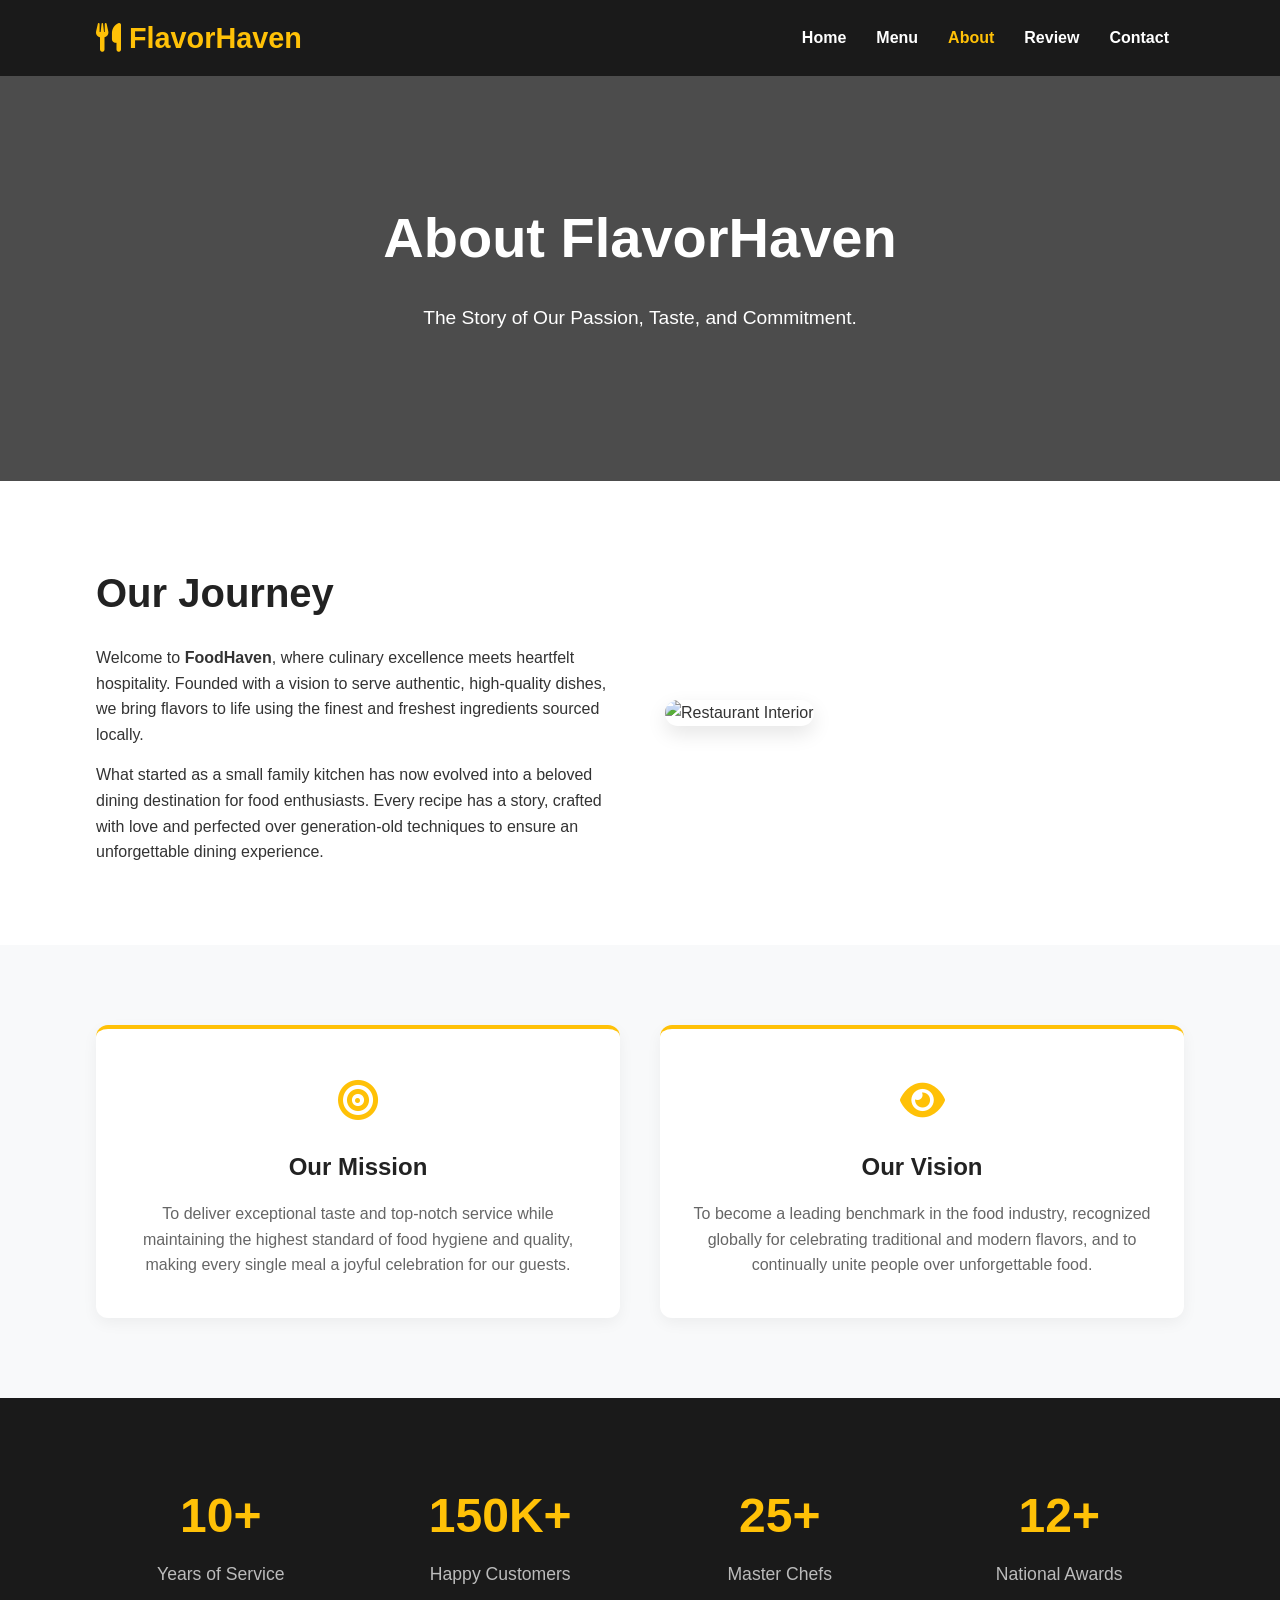
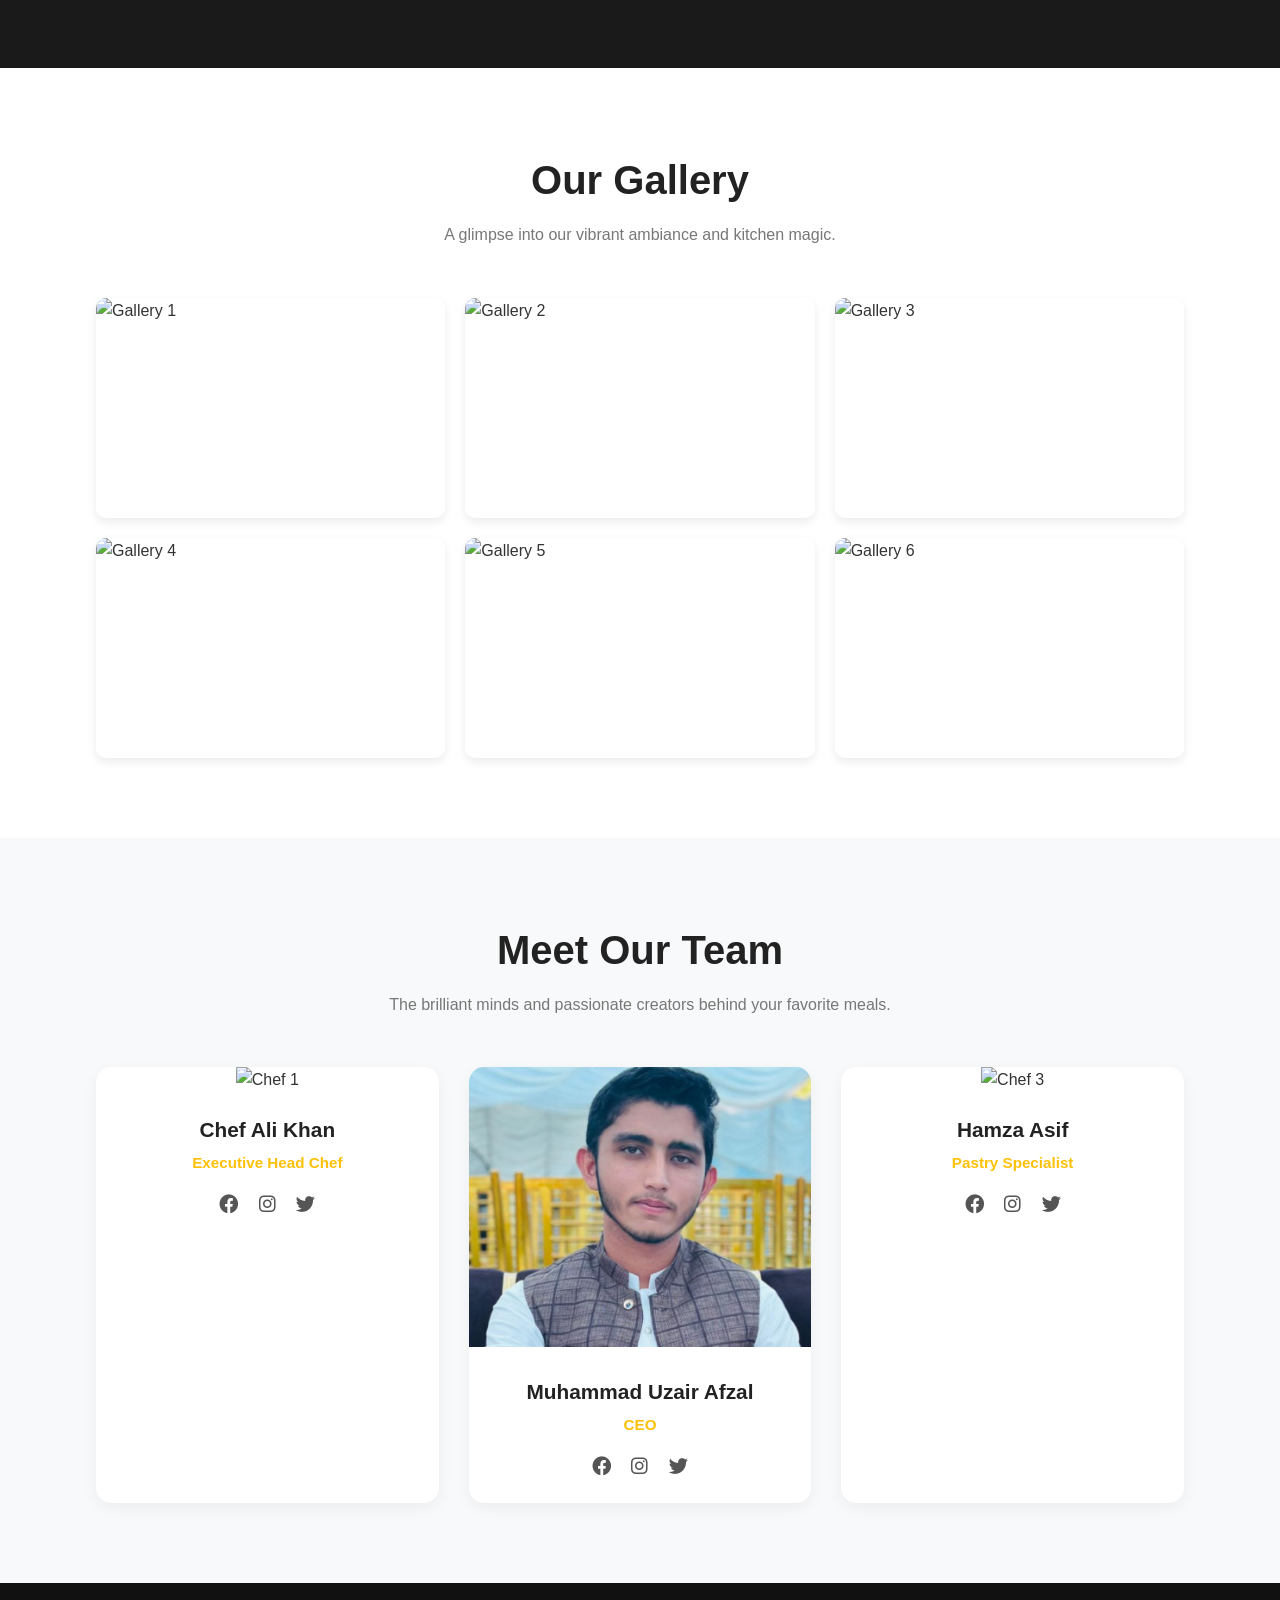
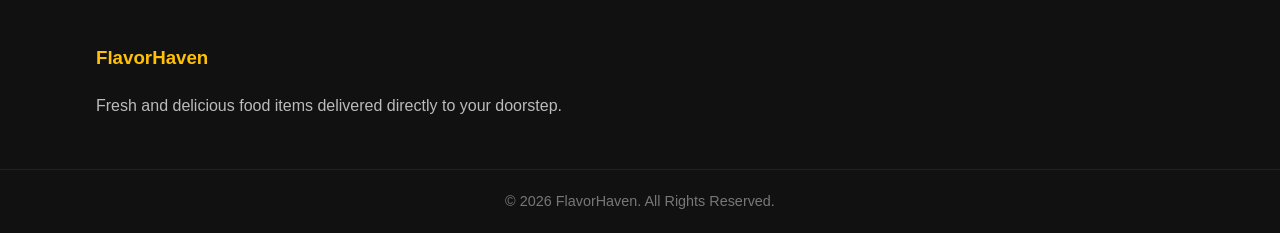
==== about.html @ c0eb7c5e "Added layout and static elements for About page" ====
<!DOCTYPE html>
<html lang="en">
<head>
    <meta charset="UTF-8">
    <meta name="viewport" content="width=device-width, initial-scale=1.0">
    <title>About Us - FoodHaven</title>
    <link rel="stylesheet" href="https://cdnjs.cloudflare.com/ajax/libs/font-awesome/6.0.0/css/all.min.css">
    <link rel="stylesheet" href="style.css">
</head>
<body>

    <nav class="navbar">
        <div class="nav-container">
            <a href="index.html" class="logo">
                <i class="fa-solid fa-utensils"></i> FlavorHaven
            </a>
            </a>
            <ul class="nav-links">
                <li><a href="index.html">Home</a></li>
                <li><a href="menu.html">Menu</a></li>
                <li><a href="about.html" class="active">About</a></li>
                <li><a href="review.html">Review</a></li>
                <li><a href="contact.html">Contact</a></li>
            </ul>
        </div>
    </nav>

    <header class="about-hero">
        <div class="hero-content">
            <h1>About FlavorHaven</h1>
            <p>The Story of Our Passion, Taste, and Commitment.</p>
        </div>
    </header>

    <section class="container section">
        <div class="story-wrapper">
            <div class="story-text">
                <div class="section-header" style="text-align: left; margin-bottom: 20px;">
                    <h2>Our Journey</h2>
                </div>
                <p>Welcome to <strong>FoodHaven</strong>, where culinary excellence meets heartfelt hospitality. Founded with a vision to serve authentic, high-quality dishes, we bring flavors to life using the finest and freshest ingredients sourced locally.</p>
                <p style="margin-top: 15px;">What started as a small family kitchen has now evolved into a beloved dining destination for food enthusiasts. Every recipe has a story, crafted with love and perfected over generation-old techniques to ensure an unforgettable dining experience.</p>
            </div>
            <div class="story-img">
                <img src="https://images.unsplash.com/photo-1552566626-52f8b828add9?q=80&w=600" alt="Restaurant Interior">
            </div>
        </div>
    </section>

    <section class="bg-light section">
        <div class="container mv-grid">
            <div class="mv-box">
                <div class="icon-box"><i class="fas fa-bullseye"></i></div>
                <h3>Our Mission</h3>
                <p>To deliver exceptional taste and top-notch service while maintaining the highest standard of food hygiene and quality, making every single meal a joyful celebration for our guests.</p>
            </div>
            <div class="mv-box">
                <div class="icon-box"><i class="fas fa-eye"></i></div>
                <h3>Our Vision</h3>
                <p>To become a leading benchmark in the food industry, recognized globally for celebrating traditional and modern flavors, and to continually unite people over unforgettable food.</p>
            </div>
        </div>
    </section>

    <section class="stats-section section">
        <div class="container stats-grid">
            <div class="stat-card">
                <h2>10+</h2>
                <p>Years of Service</p>
            </div>
            <div class="stat-card">
                <h2>150K+</h2>
                <p>Happy Customers</p>
            </div>
            <div class="stat-card">
                <h2>25+</h2>
                <p>Master Chefs</p>
            </div>
            <div class="stat-card">
                <h2>12+</h2>
                <p>National Awards</p>
            </div>
        </div>
    </section>

    <section class="container section">
        <div class="section-header">
            <h2>Our Gallery</h2>
            <p>A glimpse into our vibrant ambiance and kitchen magic.</p>
        </div>
        <div class="gallery-grid">
            <div class="gallery-item"><img src="https://images.unsplash.com/photo-1517248135467-4c7edcad34c4?q=80&w=400" alt="Gallery 1"></div>
            <div class="gallery-item"><img src="https://images.unsplash.com/photo-1555396273-367ea4eb4db5?q=80&w=400" alt="Gallery 2"></div>
            <div class="gallery-item"><img src="https://images.unsplash.com/photo-1414235077428-338989a2e8c0?q=80&w=400" alt="Gallery 3"></div>
            <div class="gallery-item"><img src="https://images.unsplash.com/photo-1544025162-d76694265947?q=80&w=400" alt="Gallery 4"></div>
            <div class="gallery-item"><img src="https://images.unsplash.com/photo-1559339352-11d035aa65de?q=80&w=400" alt="Gallery 5"></div>
            <div class="gallery-item"><img src="https://images.unsplash.com/photo-1600891964599-f61ba0e24092?q=80&w=400" alt="Gallery 6"></div>
        </div>
    </section>

    <section class="bg-light section">
        <div class="container">
            <div class="section-header">
                <h2>Meet Our Team</h2>
                <p>The brilliant minds and passionate creators behind your favorite meals.</p>
            </div>
            <div class="team-grid">
                <div class="team-card">
                    <img src="https://images.unsplash.com/photo-1577219491135-ce391730fb2c?q=80&w=300" alt="Chef 1">
                    <div class="team-info">
                        <h3>Chef Ali Khan</h3>
                        <p class="role">Executive Head Chef</p>
                        <div class="team-socials">
                            <a href="#"><i class="fab fa-facebook"></i></a>
                            <a href="#"><i class="fab fa-instagram"></i></a>
                            <a href="#"><i class="fab fa-twitter"></i></a>
                        </div>
                    </div>
                </div>
                <div class="team-card">
                    <img src="Images/Screenshot 2026-06-20 205055.png"style="height:280px;" alt="Chef 2">
                    <div class="team-info">
                        <h3>Muhammad Uzair Afzal</h3>
                        <p class="role">CEO</p>
                        <div class="team-socials">
                            <a href="#"><i class="fab fa-facebook"></i></a>
                            <a href="#"><i class="fab fa-instagram"></i></a>
                            <a href="#"><i class="fab fa-twitter"></i></a>
                        </div>
                    </div>
                </div>
                <div class="team-card">
                    <img src="https://images.unsplash.com/photo-1595273670150-bd0c3c392e46?q=80&w=300" alt="Chef 3">
                    <div class="team-info">
                        <h3>Hamza Asif</h3>
                        <p class="role">Pastry Specialist</p>
                        <div class="team-socials">
                            <a href="#"><i class="fab fa-facebook"></i></a>
                            <a href="#"><i class="fab fa-instagram"></i></a>
                            <a href="#"><i class="fab fa-twitter"></i></a>
                        </div>
                    </div>
                </div>
            </div>
        </div>
    </section>

    <footer>
        <div class="footer-container">
            <div class="footer-box">
                <h3>FlavorHaven</h3>
                <p>Fresh and delicious food items delivered directly to your doorstep.</p>
            </div>
        </div>
        <div class="footer-bottom">
            <p>&copy; 2026 FlavorHaven. All Rights Reserved.</p>
        </div>
    </footer>

</body>
</html>
---- style.css ----
* {
    margin: 0;
    padding: 0;
    box-sizing: border-box;
    font-family: 'Segoe UI', Tahoma, Geneva, Verdana, sans-serif;
}

html {
    scroll-behavior: smooth;
}

body {
    color: #333;
    line-height: 1.6;
}

.container {
    width: 85%;
    max-width: 1200px;
    margin: 0 auto;
}

.section {
    padding: 80px 0;
}

.bg-light {
    background-color: #f8f9fa;
}

.text-center {
    text-center: center;
}

.section-header {
    text-align: center;
    margin-bottom: 50px;
}

.section-header h2 {
    font-size: 2.5rem;
    color: #222;
    margin-bottom: 10px;
}

.section-header p {
    color: #777;
}

.navbar {
    background-color: #1a1a1a;
    position: sticky;
    top: 0;
    z-index: 1000;
    padding: 15px 0;
}

.nav-container {
    display: flex;
    justify-content: space-between;
    align-items: center;
    width: 85%;
    max-width: 1200px;
    margin: 0 auto;
}

.navbar .logo {
    color: #ffc107;
    font-size: 1.8rem;
    font-weight: bold;
    text-decoration: none;
}

.nav-links {
    display: flex;
    list-style: none;
}

.nav-links li a {
    color: #fff;
    text-decoration: none;
    padding: 8px 15px;
    font-weight: 600;
    transition: color 0.3s ease;
}

.nav-links li a:hover, 
.nav-links li a.active {
    color: #ffc107;
}



#typewriter {
    font-size: 3.5rem;
    margin-bottom: 20px;
    font-weight: 800;
    white-space: normal;
    padding-right: 5px;
    display: inline-block;

}


.menu-hero {
    background: linear-gradient(rgba(0, 0, 0, 0.6), rgba(0, 0, 0, 0.6)), url('https://images.unsplash.com/photo-1504674900247-0877df9cc836?q=80&w=1200') no-repeat center center/cover;
    height: 40vh;
    display: flex;
    justify-content: center;
    align-items: center;
    text-align: center;
    color: #fff;
}

.menu-hero h1 {
    font-size: 3rem;
    font-weight: 800;
    margin-bottom: 10px;
}


.menu-toggle {
    display: none;
    cursor: pointer;
}

.menu-toggle .bar {
    display: block;
    width: 25px;
    height: 3px;
    margin: 5px auto;
    background-color: #fff;
    transition: all 0.3s ease-in-out;
}

.menu-controls {
    margin: 40px auto 20px auto;
    display: flex;
    flex-direction: column;
    align-items: center;
    gap: 20px;
}

.search-box {
    position: relative;
    width: 100%;
    max-width: 400px;
}

.search-box i {
    position: absolute;
    left: 15px;
    top: 50%;
    transform: translateY(-50%);
    color: #777;
}

.search-box input {
    width: 100%;
    padding: 12px 15px 12px 45px;
    border: 2px solid #ddd;
    border-radius: 30px;
    outline: none;
    font-size: 16px;
    transition: border-color 0.3s;
}

.search-box input:focus {
    border-color: #ffc107; 
}

.filter-buttons {
    display: flex;
    flex-wrap: wrap;
    justify-content: center;
    gap: 10px;
}

.filter-btn {
    padding: 8px 20px;
    border: 2px solid #333;
    background: transparent;
    color: #333;
    font-weight: bold;
    border-radius: 20px;
    cursor: pointer;
    transition: all 0.3s ease;
}

.filter-btn:hover, 
.filter-btn.active {
    background: #ffc107; 
    border-color: #ffc107;
    color: #1a1a1a;
}

.no-items {
    text-align: center;
    padding: 40px 0;
    color: #777;
    width: 100%;
    grid-column: 1 / -1; 
}

.no-items i {
    font-size: 3rem;
    margin-bottom: 10px;
    color: #ccc;
    display: block;
}

.hidden {
    display: none !important;
}

.about-hero {
    background: linear-gradient(rgba(0, 0, 0, 0.7), rgba(0, 0, 0, 0.7)), url('https://images.unsplash.com/photo-1414235077428-338989a2e8c0?q=80&w=1200') no-repeat center center/cover;
    height: 45vh;
    display: flex;
    justify-content: center;
    align-items: center;
    text-align: center;
    color: #fff;
}

.about-hero h1 {
    font-size: 3.5rem;
    font-weight: 800;
    margin-bottom: 10px;
}


.story-wrapper {
    display: flex;
    align-items: center;
    gap: 50px;
    flex-wrap: wrap;
}

.story-text {
    flex: 1;
    min-width: 300px;
}

.story-img {
    flex: 1;
    min-width: 300px;
}

.story-img img {
    width: 100%;
    border-radius: 15px;
    box-shadow: 0 8px 20px rgba(0,0,0,0.1);
}


.mv-grid {
    display: flex;
    gap: 40px;
    flex-wrap: wrap;
}

.mv-box {
    flex: 1;
    min-width: 280px;
    background: #fff;
    padding: 40px 30px;
    border-radius: 12px;
    text-align: center;
    box-shadow: 0 5px 15px rgba(0,0,0,0.05);
    border-top: 4px solid #ffc107; 
}

.mv-box .icon-box {
    font-size: 2.5rem;
    color: #ffc107;
    margin-bottom: 15px;
}

.mv-box h3 {
    font-size: 1.5rem;
    margin-bottom: 15px;
    color: #222;
}

.mv-box p {
    color: #666;
}

.stats-section {
    background-color: #1a1a1a;
    text-align: center;
}

.stats-grid {
    display: grid;
    grid-template-columns: repeat(auto-fit, minmax(200px, 1fr));
    gap: 30px;
}

.stat-card h2 {
    font-size: 3rem;
    color: #ffc107;
    font-weight: 800;
    margin-bottom: 5px;
}

.stat-card p {
    color: #bbb;
    font-size: 1.1rem;
}


.gallery-grid {
    display: grid;
    grid-template-columns: repeat(auto-fit, minmax(280px, 1fr));
    gap: 20px;
}

.gallery-item {
    overflow: hidden;
    border-radius: 10px;
    box-shadow: 0 4px 10px rgba(0,0,0,0.08);
    height: 220px;
}

.gallery-item img {
    width: 100%;
    height: 100%;
    object-fit: cover;
    transition: transform 0.5s ease;
}

.gallery-item:hover img {
    transform: scale(1.1); 
}


.team-grid {
    display: grid;
    grid-template-columns: repeat(auto-fit, minmax(280px, 1fr));
    gap: 30px;
}

.team-card {
    background: #fff;
    border-radius: 15px;
    overflow: hidden;
    box-shadow: 0 5px 15px rgba(0,0,0,0.05);
    text-align: center;
    transition: transform 0.3s ease;
}

.team-card:hover {
    transform: translateY(-5px);
}

.team-card img {
    width: 100%;
    height: 280px;
    object-fit: cover;
}

.team-info {
    padding: 20px;
}

.team-info h3 {
    font-size: 1.3rem;
    margin-bottom: 5px;
    color: #222;
}

.team-info .role {
    color: #ffc107;
    font-weight: 600;
    font-size: 0.95rem;
    margin-bottom: 15px;
}

.team-socials a {
    color: #555;
    font-size: 1.2rem;
    margin: 0 8px;
    transition: color 0.3s;
}

.team-socials a:hover {
    color: #ffc107;
}
.hero-section {
    background: linear-gradient(rgba(0, 0, 0, 0.6), rgba(0, 0, 0, 0.6)), url('https://images.unsplash.com/photo-1517248135467-4c7edcad34c4?q=80&w=1200') no-repeat center center/cover;
    height: 85vh;
    display: flex;
    justify-content: center;
    align-items: center;
    text-align: center;
    color: #fff;
}

.hero-content h1 {
    font-size: 3.5rem;
    margin-bottom: 20px;
    font-weight: 800;
}

.hero-content p {
    font-size: 1.2rem;
    margin-bottom: 30px;
    max-width: 600px;
    margin-left: auto;
    margin-right: auto;
}

.cta-btn {
    display: inline-block;
    background-color: #ffc107;
    color: #1a1a1a;
    padding: 12px 30px;
    text-decoration: none;
    font-weight: bold;
    border-radius: 30px;
    transition: background 0.3s ease;
}

.cta-btn:hover {
    background-color: #e0a800;
}

.dishes-grid {
    display: grid;
    grid-template-columns: repeat(auto-fit, minmax(300px, 1fr));
    gap: 30px;
}

.dish-card {
    background: #fff;
    border-radius: 15px;
    overflow: hidden;
    box-shadow: 0 5px 15px rgba(0,0,0,0.05);
    transition: transform 0.3s ease;
}

.dish-card:hover {
    transform: translateY(-5px);
}

.dish-img img {
    width: 100%;
    height: 220px;
    object-fit: cover;
}

.dish-info {
    padding: 20px;
}

.dish-info h3 {
    margin-bottom: 10px;
    font-size: 1.4rem;
}

.dish-info p {
    color: #666;
    font-size: 0.95rem;
    margin-bottom: 20px;
}

.dish-footer {
    display: flex;
    justify-content: space-between;
    align-items: center;
}

.dish-footer .price {
    font-size: 1.3rem;
    font-weight: bold;
    color: #e67e22;
}

.order-btn {
    background: transparent;
    border: 2px solid #333;
    padding: 8px 18px;
    border-radius: 20px;
    font-weight: bold;
    cursor: pointer;
    transition: all 0.3s ease;
}

.order-btn:hover {
    background: #333;
    color: #fff;
}

.features-grid {
    display: grid;
    grid-template-columns: repeat(auto-fit, minmax(250px, 1fr));
    gap: 40px;
}

.feature-box {
    padding: 20px;
}

.feature-box .icon {
    font-size: 3rem;
    color: #ffc107;
    margin-bottom: 20px;
}

.feature-box h3 {
    margin-bottom: 12px;
}

.feature-box p {
    color: #666;
}

.testimonials-grid {
    display: grid;
    grid-template-columns: repeat(auto-fit, minmax(280px, 1fr));
    gap: 30px;
}

.testimonial-card {
    background: #fff;
    padding: 30px;
    border-radius: 10px;
    box-shadow: 0 5px 15px rgba(0,0,0,0.05);
}

.testimonial-card .review {
    font-style: italic;
    color: #555;
    margin-bottom: 20px;
}

.testimonial-card .client-name {
    color: #ffc107;
    margin-bottom: 20px;
}

.testimonial-card .client-role {
    font-size: 0.85rem;
    color: #999;
}
footer {
    background: #111;
    color: #fff;
    padding: 60px 0 20px 0;
}

.footer-container {
    display: flex;
    flex-wrap: wrap;
    justify-content: space-between;
    width: 85%;
    max-width: 1200px;
    margin: 0 auto;
    gap: 30px;
}

.footer-box {
    flex: 1;
    min-width: 250px;
}

.footer-box h3 {
    color: #ffc107;
    margin-bottom: 20px;
}

.footer-box p {
    color: #bbb;
    margin-bottom: 10px;
}

.footer-box i {
    margin-right: 10px;
    color: #ffc107;
}

.social-icons a {
    color: #fff;
    font-size: 1.5rem;
    margin-right: 15px;
    transition: color 0.3s;
}

.social-icons a:hover {
    color: #ffc107;
}

.footer-bottom {
    text-align: center;
    margin-top: 40px;
    padding-top: 20px;
    border-top: 1px solid #222;
    color: #777;
    font-size: 0.9rem;
}


@media (max-width: 768px) {
    .nav-links {
        display: none;
        flex-direction: column;
        width: 100%;
        position: absolute;
        top: 70px;
        left: 0;
        background-color: #1a1a1a;
        text-align: center;
        padding: 20px 0;
    }

    .nav-links.active {
        display: flex;
    }

    .nav-links li {
        margin: 15px 0;
    }

    .menu-toggle {
        display: block;
    }

    .hero-content h1 {
        font-size: 2.3rem;
    }
      .menu-hero h1 {
        font-size: 2rem;
    }
    .filter-buttons {
        padding: 0 10px;
    }
    .about-hero h1 {
        font-size: 2.5rem;
    }
    .story-wrapper {
        gap: 25px;
    }
}
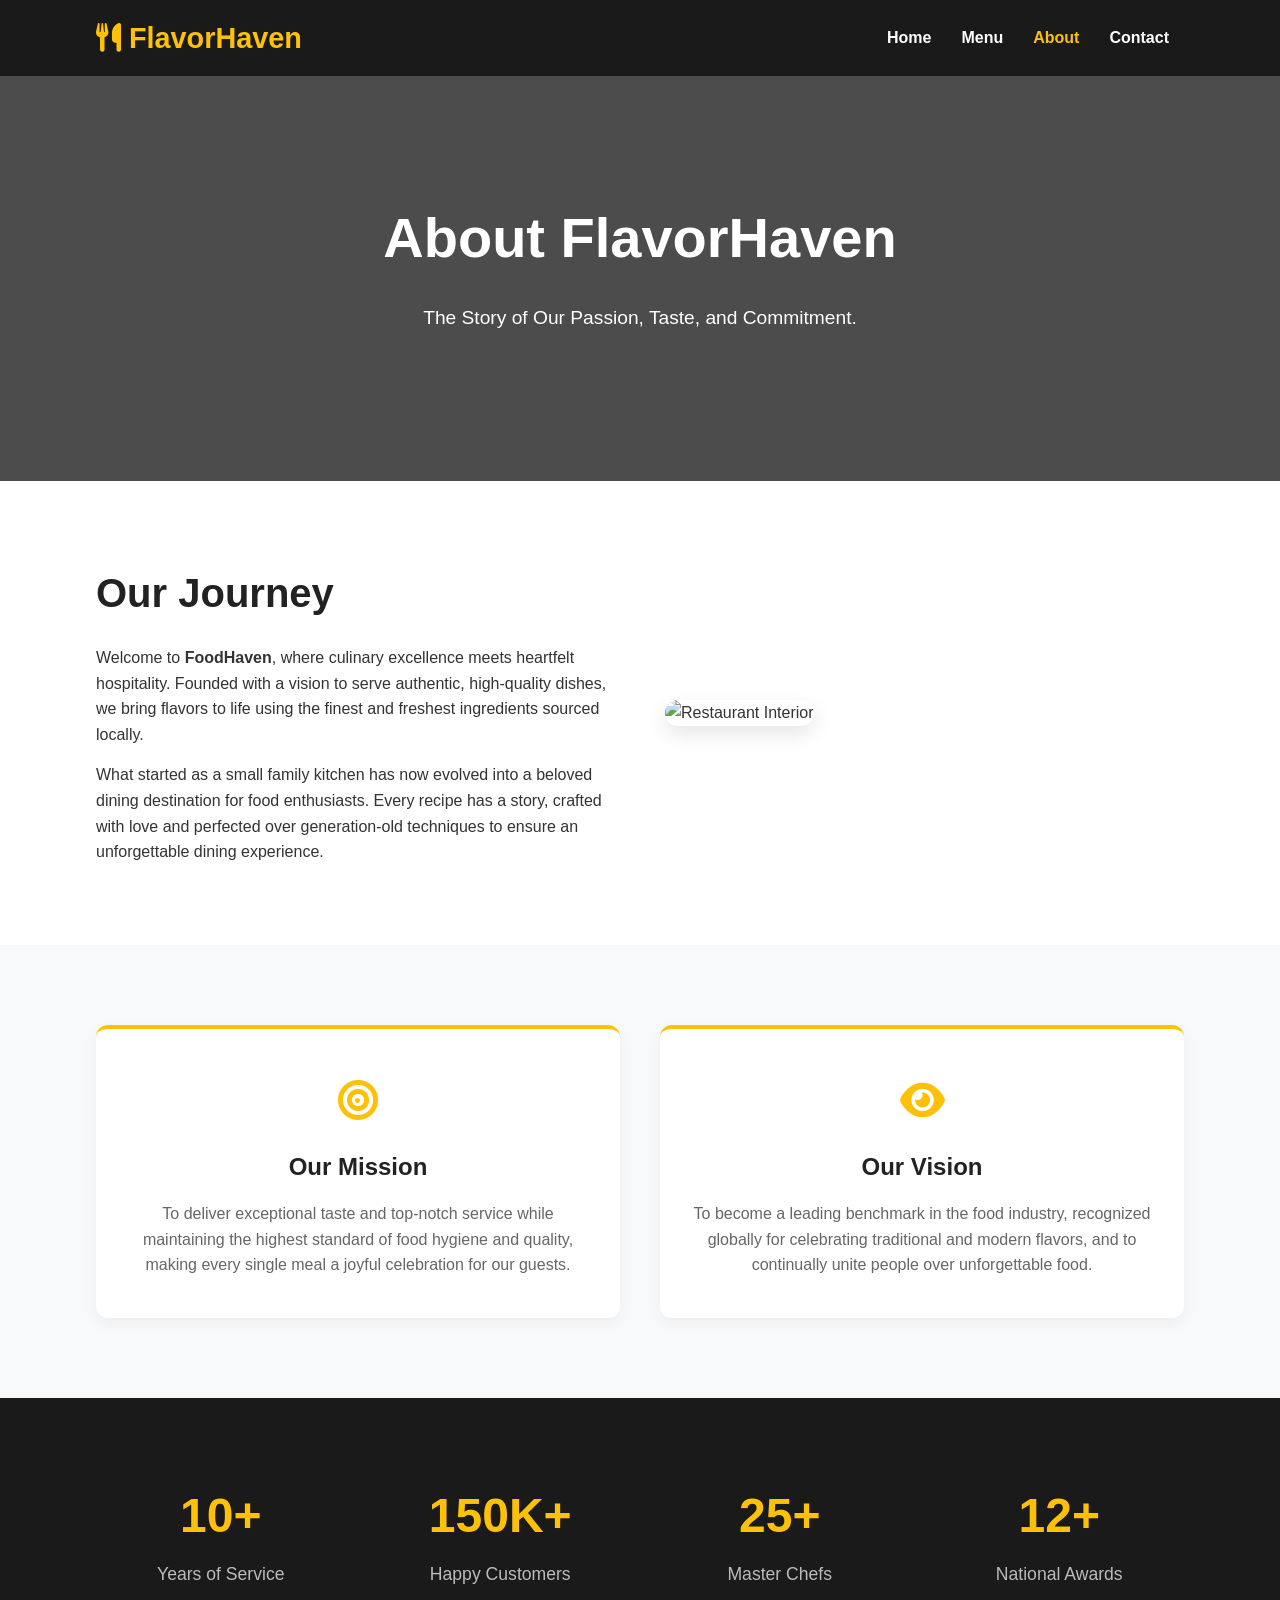
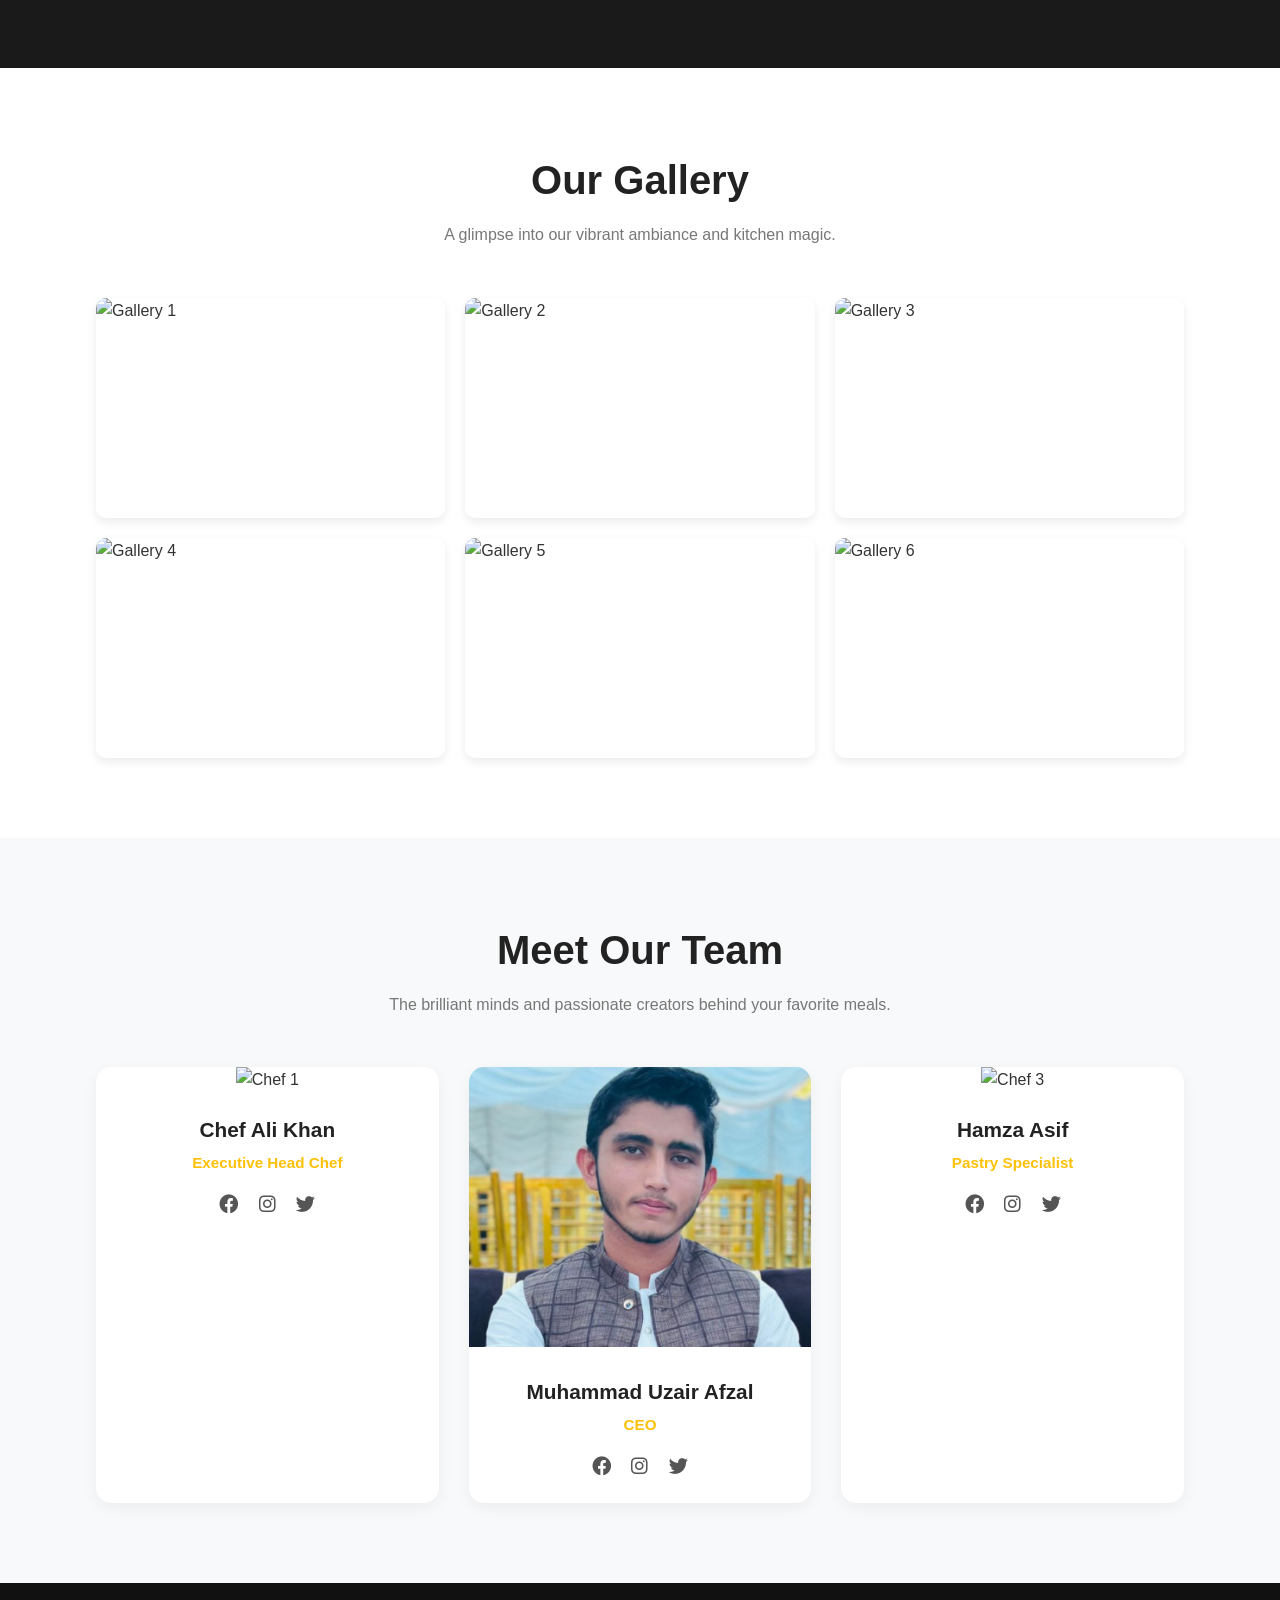
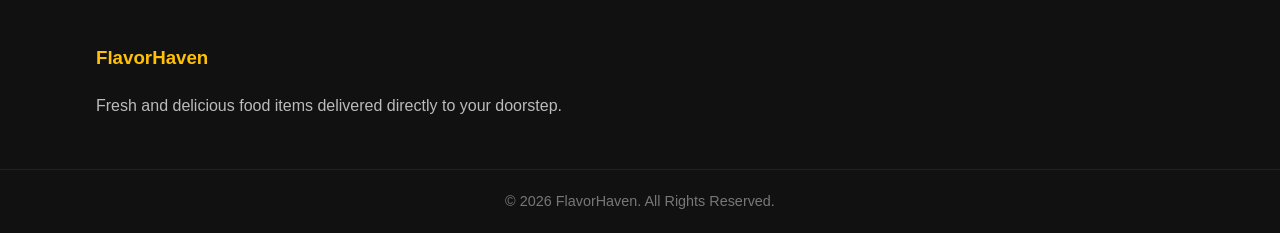
==== commit 775ddffa: "Added the contact page and validations" ====
--- a/about.html
+++ b/about.html
@@ -19,7 +19,6 @@
                 <li><a href="index.html">Home</a></li>
                 <li><a href="menu.html">Menu</a></li>
                 <li><a href="about.html" class="active">About</a></li>
-                <li><a href="review.html">Review</a></li>
                 <li><a href="contact.html">Contact</a></li>
             </ul>
         </div>
